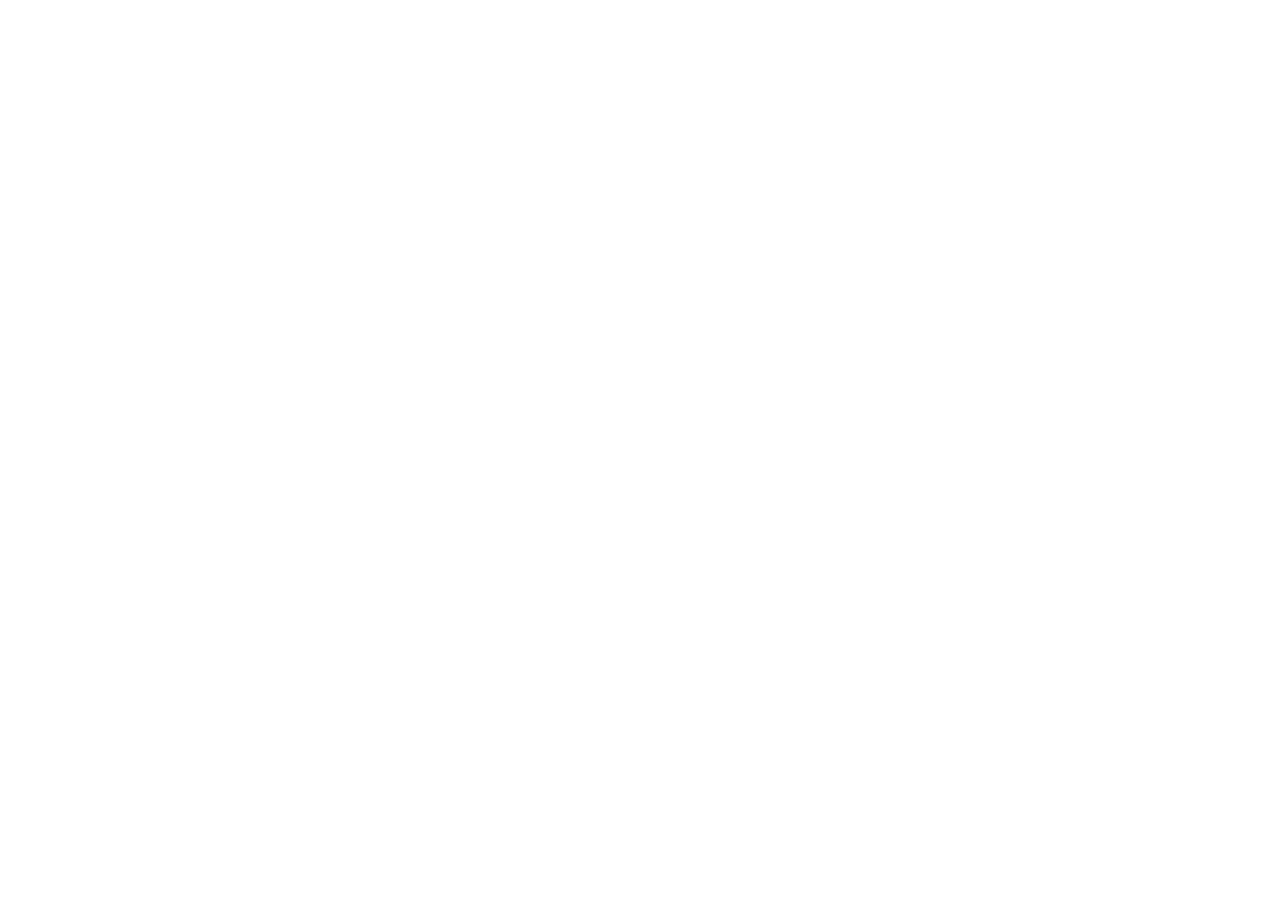
==== index.html @ 22ba49ce "Add files via upload" ====
<!doctype html><html><head><meta charset="utf-8"><meta name="viewport" content="width=device-width,initial-scale=1"><title>Gaming Tools Admin</title>
<script src="https://identity.netlify.com/v1/netlify-identity-widget.js"></script></head><body>
<script src="https://cdn.jsdelivr.net/npm/decap-cms@^3.0.0/dist/decap-cms.js"></script>
</body></html>
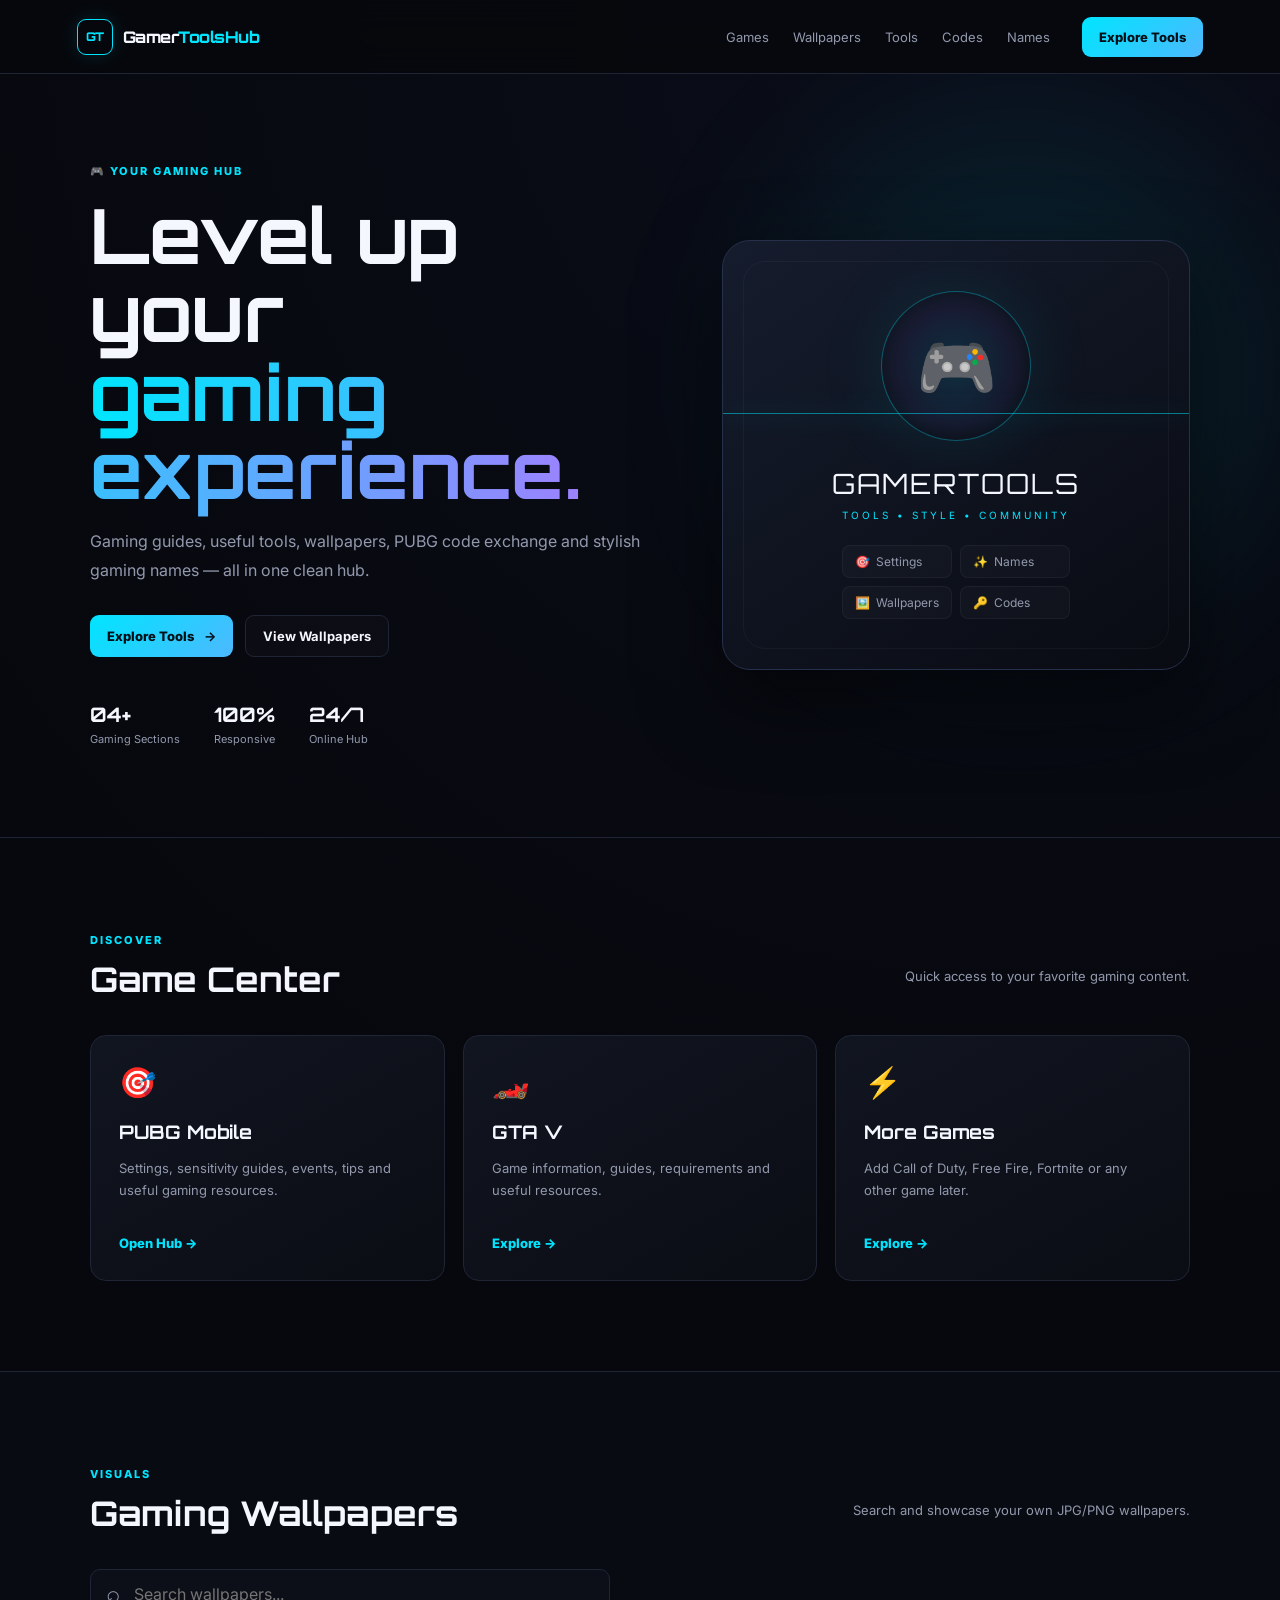
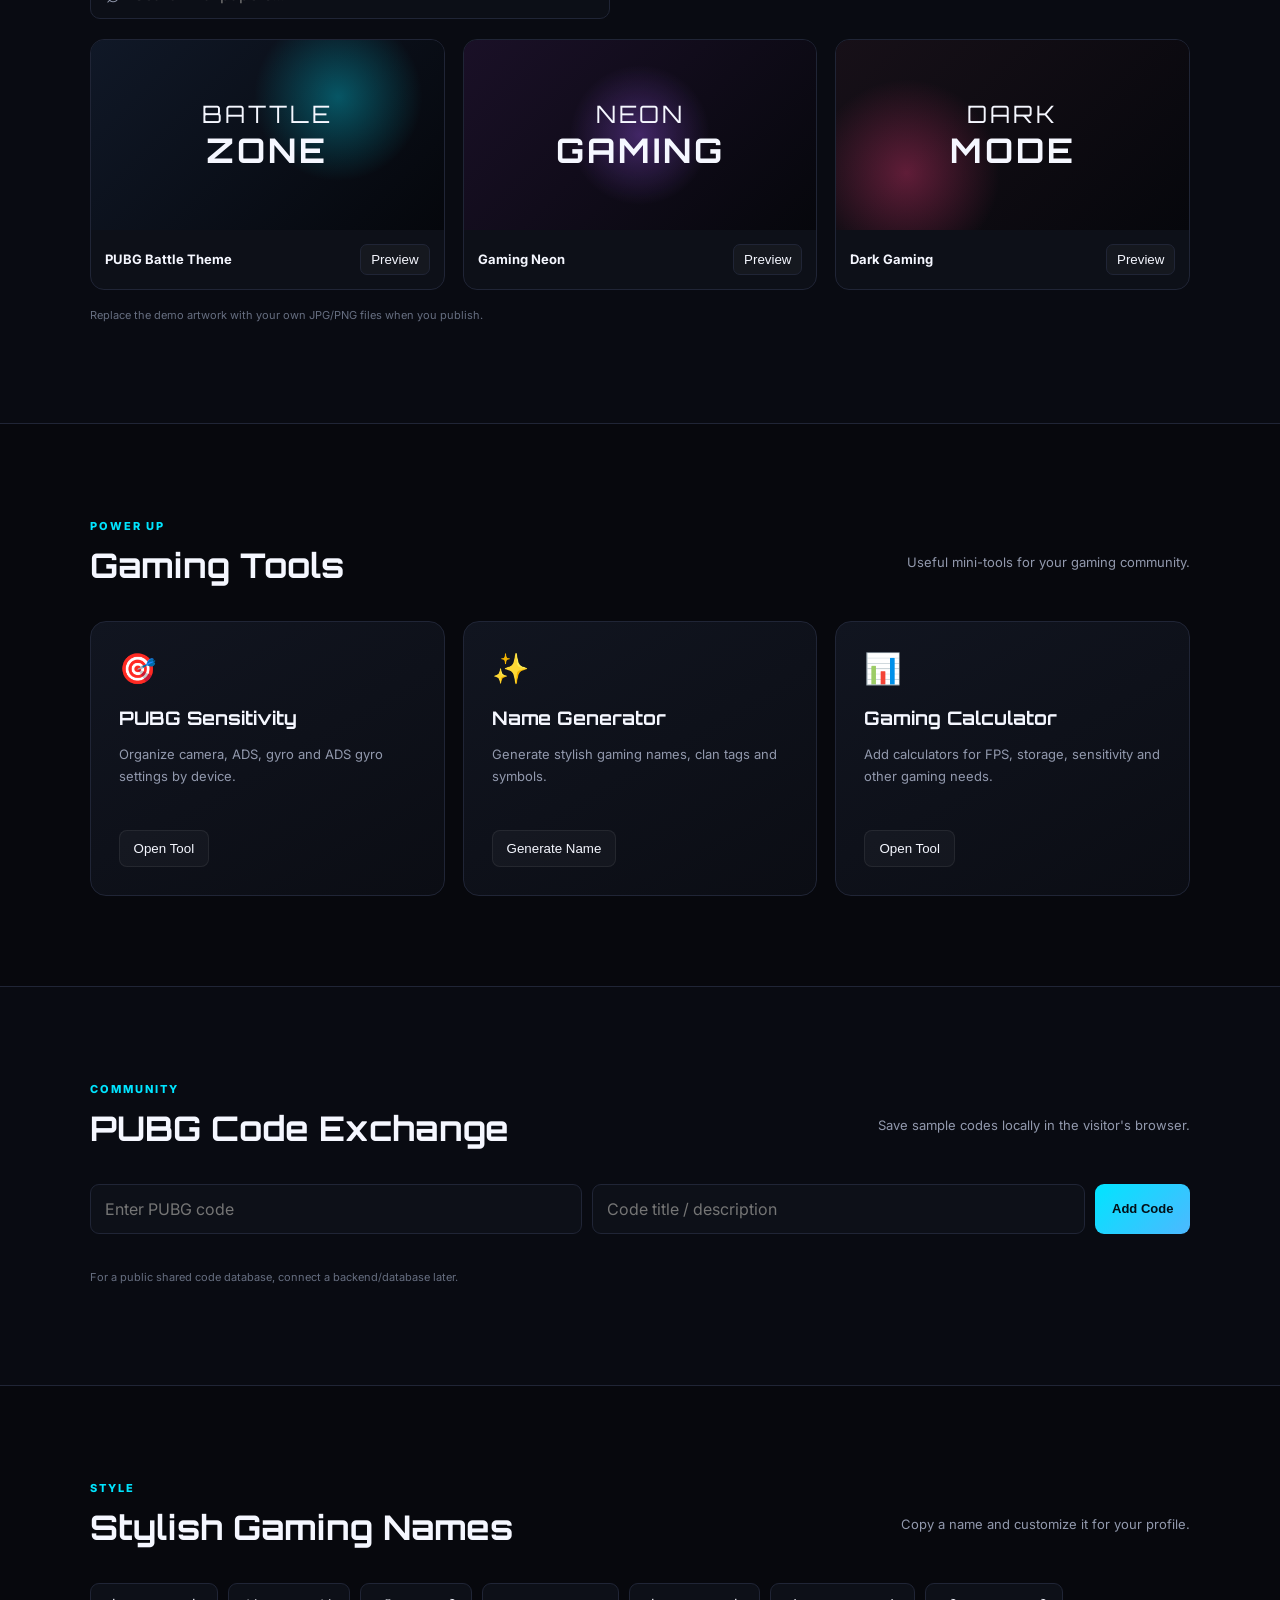
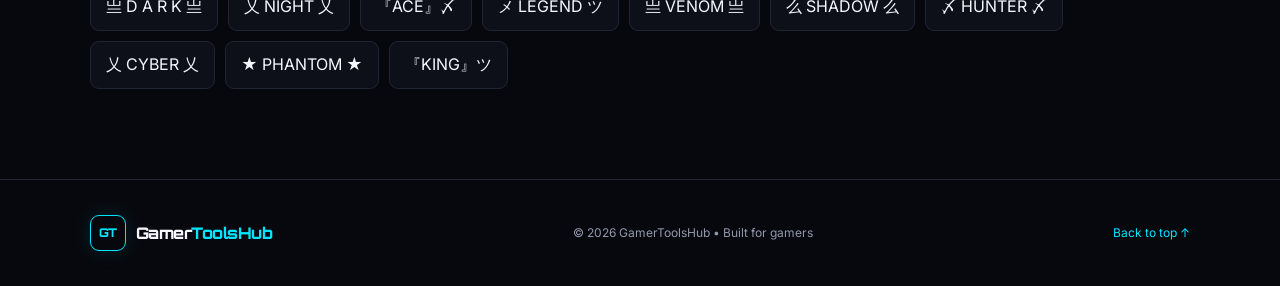
==== commit 41efb753: "Add files via upload" ====
--- a/index.html
+++ b/index.html
@@ -1,4 +1,104 @@
-<!doctype html><html><head><meta charset="utf-8"><meta name="viewport" content="width=device-width,initial-scale=1"><title>Gaming Tools Admin</title>
-<script src="https://identity.netlify.com/v1/netlify-identity-widget.js"></script></head><body>
-<script src="https://cdn.jsdelivr.net/npm/decap-cms@^3.0.0/dist/decap-cms.js"></script>
-</body></html>+<!DOCTYPE html>
+<html lang="en">
+<head>
+  <meta charset="UTF-8">
+  <meta name="viewport" content="width=device-width, initial-scale=1.0">
+  <meta name="description" content="GamerToolsHub — gaming tools, wallpapers, PUBG codes and stylish gaming names.">
+  <title>GamerToolsHub — Gaming Tools & Hub</title>
+  <link rel="stylesheet" href="style.css">
+</head>
+<body>
+  <header class="topbar">
+    <a class="brand" href="#home"><span class="brand-mark">GT</span><span>Gamer<span>ToolsHub</span></span></a>
+    <nav>
+      <a href="#games">Games</a>
+      <a href="#wallpapers">Wallpapers</a>
+      <a href="#tools">Tools</a>
+      <a href="#codes">Codes</a>
+      <a href="#names">Names</a>
+    </nav>
+    <a class="nav-btn" href="#tools">Explore Tools</a>
+  </header>
+
+  <main id="home">
+    <section class="hero">
+      <div class="hero-glow"></div>
+      <div class="hero-content">
+        <div class="eyebrow">🎮 YOUR GAMING HUB</div>
+        <h1>Level up your<br><span>gaming experience.</span></h1>
+        <p>Gaming guides, useful tools, wallpapers, PUBG code exchange and stylish gaming names — all in one clean hub.</p>
+        <div class="hero-actions">
+          <a class="primary-btn" href="#tools">Explore Tools <b>→</b></a>
+          <a class="ghost-btn" href="#wallpapers">View Wallpapers</a>
+        </div>
+        <div class="stats">
+          <div><strong>04+</strong><small>Gaming Sections</small></div>
+          <div><strong>100%</strong><small>Responsive</small></div>
+          <div><strong>24/7</strong><small>Online Hub</small></div>
+        </div>
+      </div>
+      <div class="hero-card">
+        <div class="scanline"></div>
+        <div class="orb">🎮</div>
+        <div class="hero-card-title">GAMERTOOLS</div>
+        <div class="hero-card-sub">TOOLS • STYLE • COMMUNITY</div>
+        <div class="mini-grid">
+          <div>🎯<span>Settings</span></div>
+          <div>✨<span>Names</span></div>
+          <div>🖼️<span>Wallpapers</span></div>
+          <div>🔑<span>Codes</span></div>
+        </div>
+      </div>
+    </section>
+
+    <section id="games" class="section">
+      <div class="section-head"><div><span class="kicker">DISCOVER</span><h2>Game Center</h2></div><p>Quick access to your favorite gaming content.</p></div>
+      <div class="cards">
+        <article class="card featured"><div class="icon">🎯</div><h3>PUBG Mobile</h3><p>Settings, sensitivity guides, events, tips and useful gaming resources.</p><a href="#tools">Open Hub <span>→</span></a></article>
+        <article class="card"><div class="icon">🏎️</div><h3>GTA V</h3><p>Game information, guides, requirements and useful resources.</p><a href="#tools">Explore <span>→</span></a></article>
+        <article class="card"><div class="icon">⚡</div><h3>More Games</h3><p>Add Call of Duty, Free Fire, Fortnite or any other game later.</p><a href="#tools">Explore <span>→</span></a></article>
+      </div>
+    </section>
+
+    <section id="wallpapers" class="section alt">
+      <div class="section-head"><div><span class="kicker">VISUALS</span><h2>Gaming Wallpapers</h2></div><p>Search and showcase your own JPG/PNG wallpapers.</p></div>
+      <div class="search"><span>⌕</span><input id="wallSearch" placeholder="Search wallpapers..." aria-label="Search wallpapers"></div>
+      <div class="wall-grid" id="wallGrid">
+        <article class="wall" data-name="pubg battle"><div class="wall-art art1">BATTLE<br><b>ZONE</b></div><div class="wall-info"><b>PUBG Battle Theme</b><button>Preview</button></div></article>
+        <article class="wall" data-name="gaming neon"><div class="wall-art art2">NEON<br><b>GAMING</b></div><div class="wall-info"><b>Gaming Neon</b><button>Preview</button></div></article>
+        <article class="wall" data-name="dark gaming"><div class="wall-art art3">DARK<br><b>MODE</b></div><div class="wall-info"><b>Dark Gaming</b><button>Preview</button></div></article>
+      </div>
+      <p class="note">Replace the demo artwork with your own JPG/PNG files when you publish.</p>
+    </section>
+
+    <section id="tools" class="section">
+      <div class="section-head"><div><span class="kicker">POWER UP</span><h2>Gaming Tools</h2></div><p>Useful mini-tools for your gaming community.</p></div>
+      <div class="tool-grid">
+        <article class="tool-card"><div class="tool-icon">🎯</div><h3>PUBG Sensitivity</h3><p>Organize camera, ADS, gyro and ADS gyro settings by device.</p><button class="tool-btn" onclick="showToast('Sensitivity tool section is ready for your settings.')">Open Tool</button></article>
+        <article class="tool-card"><div class="tool-icon">✨</div><h3>Name Generator</h3><p>Generate stylish gaming names, clan tags and symbols.</p><button class="tool-btn" onclick="generateName()">Generate Name</button></article>
+        <article class="tool-card"><div class="tool-icon">📊</div><h3>Gaming Calculator</h3><p>Add calculators for FPS, storage, sensitivity and other gaming needs.</p><button class="tool-btn" onclick="showToast('Calculator module ready to be customized.')">Open Tool</button></article>
+      </div>
+    </section>
+
+    <section id="codes" class="section alt">
+      <div class="section-head"><div><span class="kicker">COMMUNITY</span><h2>PUBG Code Exchange</h2></div><p>Save sample codes locally in the visitor's browser.</p></div>
+      <div class="code-box">
+        <input id="codeInput" placeholder="Enter PUBG code">
+        <input id="codeTitle" placeholder="Code title / description">
+        <button class="primary-btn" onclick="addCode()">Add Code</button>
+      </div>
+      <div id="codeList" class="code-list"></div>
+      <p class="note">For a public shared code database, connect a backend/database later.</p>
+    </section>
+
+    <section id="names" class="section">
+      <div class="section-head"><div><span class="kicker">STYLE</span><h2>Stylish Gaming Names</h2></div><p>Copy a name and customize it for your profile.</p></div>
+      <div class="name-box" id="nameBox"></div>
+    </section>
+  </main>
+
+  <footer><div class="brand"><span class="brand-mark">GT</span><span>Gamer<span>ToolsHub</span></span></div><p>© 2026 GamerToolsHub • Built for gamers</p><a href="#home">Back to top ↑</a></footer>
+  <div id="toast" class="toast"></div>
+  <script src="script.js"></script>
+</body>
+</html>
--- a/style.css
+++ b/style.css
@@ -0,0 +1,3 @@
+@import url('https://fonts.googleapis.com/css2?family=Orbitron:wght@500;700;800&family=Inter:wght@400;500;600;700;800&display=swap');
+:root{--bg:#07080d;--panel:#0e111a;--panel2:#111522;--text:#f5f7ff;--muted:#9299ad;--line:#202536;--accent:#00e5ff;--accent2:#7c5cff}
+*{box-sizing:border-box;scroll-behavior:smooth}body{margin:0;background:radial-gradient(circle at 80% 0%,#17234b33,transparent 35%),var(--bg);color:var(--text);font-family:Inter,Arial,sans-serif}a{text-decoration:none;color:inherit}.topbar{height:74px;border-bottom:1px solid var(--line);background:#07080de8;backdrop-filter:blur(16px);display:flex;align-items:center;gap:32px;padding:0 6%;position:sticky;top:0;z-index:20}.brand{display:flex;align-items:center;gap:10px;font-family:Orbitron;font-weight:800;letter-spacing:-.5px}.brand>span:last-child>span{color:var(--accent)}.brand-mark{display:grid;place-items:center;width:36px;height:36px;border:1px solid var(--accent);color:var(--accent);border-radius:9px;font-size:12px;box-shadow:0 0 20px #00e5ff22}.topbar nav{display:flex;gap:24px;margin-left:auto}.topbar nav a{font-size:13px;color:var(--muted);transition:.2s}.topbar nav a:hover{color:var(--accent)}.nav-btn,.primary-btn{background:linear-gradient(135deg,var(--accent),#4db8ff);color:#031018;padding:12px 17px;border-radius:9px;font-weight:800;font-size:13px;display:inline-flex;gap:10px;align-items:center;border:0;cursor:pointer}.hero{min-height:650px;padding:90px 7%;display:grid;grid-template-columns:1.1fr .9fr;align-items:center;gap:60px;position:relative;overflow:hidden}.hero-glow{position:absolute;width:520px;height:520px;border-radius:50%;background:#00e5ff14;filter:blur(80px);right:0;top:40px}.hero-content{position:relative;z-index:1}.eyebrow,.kicker{color:var(--accent);font-size:11px;font-weight:800;letter-spacing:2px}.hero h1{font-family:Orbitron;font-size:clamp(42px,6vw,76px);line-height:1.03;margin:18px 0}.hero h1 span{background:linear-gradient(90deg,var(--accent),#9c82ff);-webkit-background-clip:text;color:transparent}.hero p{max-width:620px;color:var(--muted);font-size:16px;line-height:1.8}.hero-actions{display:flex;gap:12px;margin:30px 0}.ghost-btn{border:1px solid var(--line);padding:12px 17px;border-radius:9px;font-weight:700;font-size:13px;background:#ffffff04}.stats{display:flex;gap:34px;margin-top:45px}.stats strong{display:block;font-family:Orbitron;font-size:20px}.stats small{color:var(--muted);font-size:11px}.hero-card{height:430px;border:1px solid #27304a;border-radius:28px;background:linear-gradient(145deg,#151c2d,#090b12);display:flex;flex-direction:column;align-items:center;justify-content:center;position:relative;overflow:hidden;box-shadow:0 30px 80px #0008}.hero-card:before{content:"";position:absolute;inset:20px;border:1px solid #ffffff0a;border-radius:22px}.scanline{position:absolute;width:100%;height:1px;background:var(--accent);top:40%;box-shadow:0 0 25px var(--accent);opacity:.5}.orb{width:150px;height:150px;border-radius:50%;display:grid;place-items:center;font-size:65px;background:radial-gradient(circle,#00e5ff22,#7c5cff10 55%,transparent 70%);border:1px solid #00e5ff55;box-shadow:0 0 70px #00e5ff18}.hero-card-title{font-family:Orbitron;font-size:28px;margin-top:25px;letter-spacing:2px}.hero-card-sub{color:var(--accent);font-size:10px;letter-spacing:3px;margin-top:8px}.mini-grid{display:grid;grid-template-columns:1fr 1fr;gap:8px;margin-top:24px}.mini-grid div{background:#ffffff06;border:1px solid #ffffff0b;border-radius:8px;padding:8px 12px;font-size:12px}.mini-grid span{margin-left:6px;color:var(--muted)}.section{padding:90px 7%;border-top:1px solid var(--line)}.section.alt{background:#090b12}.section-head{display:flex;justify-content:space-between;align-items:end;margin-bottom:35px}.section h2{font-family:Orbitron;font-size:34px;margin:10px 0 0}.section-head p{color:var(--muted);max-width:430px;font-size:13px;line-height:1.6}.cards,.tool-grid{display:grid;grid-template-columns:repeat(3,1fr);gap:18px}.card,.tool-card{border:1px solid var(--line);background:linear-gradient(150deg,#111520,#0b0d14);padding:28px;border-radius:16px;transition:.25s}.card:hover,.tool-card:hover{transform:translateY(-5px);border-color:#00e5ff55;box-shadow:0 15px 50px #00e5ff0c}.icon,.tool-icon{font-size:30px}.card h3,.tool-card h3{font-family:Orbitron;margin:20px 0 10px}.card p,.tool-card p{color:var(--muted);font-size:13px;line-height:1.7;min-height:62px}.card a{color:var(--accent);font-size:13px;font-weight:800}.search{border:1px solid var(--line);background:#0c0f17;border-radius:10px;padding:0 15px;display:flex;align-items:center;max-width:520px;margin-bottom:20px}.search span{font-size:24px;color:var(--muted)}input{background:transparent;border:0;outline:0;color:var(--text);padding:14px;width:100%;font:inherit}.wall-grid{display:grid;grid-template-columns:repeat(3,1fr);gap:18px}.wall{border:1px solid var(--line);border-radius:14px;overflow:hidden;background:#0d1018}.wall-art{height:190px;display:grid;place-content:center;text-align:center;font-family:Orbitron;font-size:24px;letter-spacing:3px}.wall-art b{font-size:34px}.art1{background:radial-gradient(circle at 70% 30%,#00e5ff55,transparent 30%),linear-gradient(135deg,#101827,#05070c)}.art2{background:radial-gradient(circle,#a55cff55,transparent 35%),linear-gradient(135deg,#1a1027,#06070c)}.art3{background:radial-gradient(circle at 20% 70%,#ff3d8155,transparent 30%),linear-gradient(135deg,#171018,#06070c)}.wall-info{padding:14px;display:flex;justify-content:space-between;align-items:center;font-size:13px}.wall-info button{background:#ffffff08;color:var(--text);border:1px solid var(--line);border-radius:7px;padding:7px 10px}.note{font-size:11px;color:#666e80;margin-top:18px}.tool-btn{margin-top:12px;background:#ffffff08;border:1px solid #ffffff12;color:var(--text);padding:10px 14px;border-radius:8px;cursor:pointer}.code-box{display:grid;grid-template-columns:1fr 1fr auto;gap:10px}.code-box input{border:1px solid var(--line);background:#0d1018;border-radius:9px}.code-list{margin-top:18px;display:grid;gap:8px}.code-item{display:flex;justify-content:space-between;align-items:center;border:1px solid var(--line);padding:14px;border-radius:9px;background:#0d1018}.code-item code{color:var(--accent);font-weight:800}.name-box{display:flex;flex-wrap:wrap;gap:10px}.name-chip{border:1px solid var(--line);background:#0d1018;border-radius:9px;padding:12px 15px;cursor:pointer}.name-chip:hover{border-color:var(--accent);color:var(--accent)}footer{padding:35px 7%;border-top:1px solid var(--line);display:flex;align-items:center;gap:25px}footer p{color:var(--muted);font-size:12px;margin:auto}footer>a{color:var(--accent);font-size:12px}.toast{position:fixed;bottom:25px;right:25px;background:#101722;border:1px solid #00e5ff55;color:var(--text);padding:12px 16px;border-radius:9px;opacity:0;transform:translateY(10px);transition:.25s;z-index:30}.toast.show{opacity:1;transform:none}@media(max-width:850px){.topbar{padding:0 4%;gap:12px}.topbar nav{display:none}.nav-btn{margin-left:auto}.hero{grid-template-columns:1fr;padding:70px 5%}.hero-card{height:350px}.section{padding:65px 5%}.cards,.tool-grid,.wall-grid{grid-template-columns:1fr}.section-head{display:block}.code-box{grid-template-columns:1fr}footer{flex-wrap:wrap}footer p{margin:0;width:100%}}
